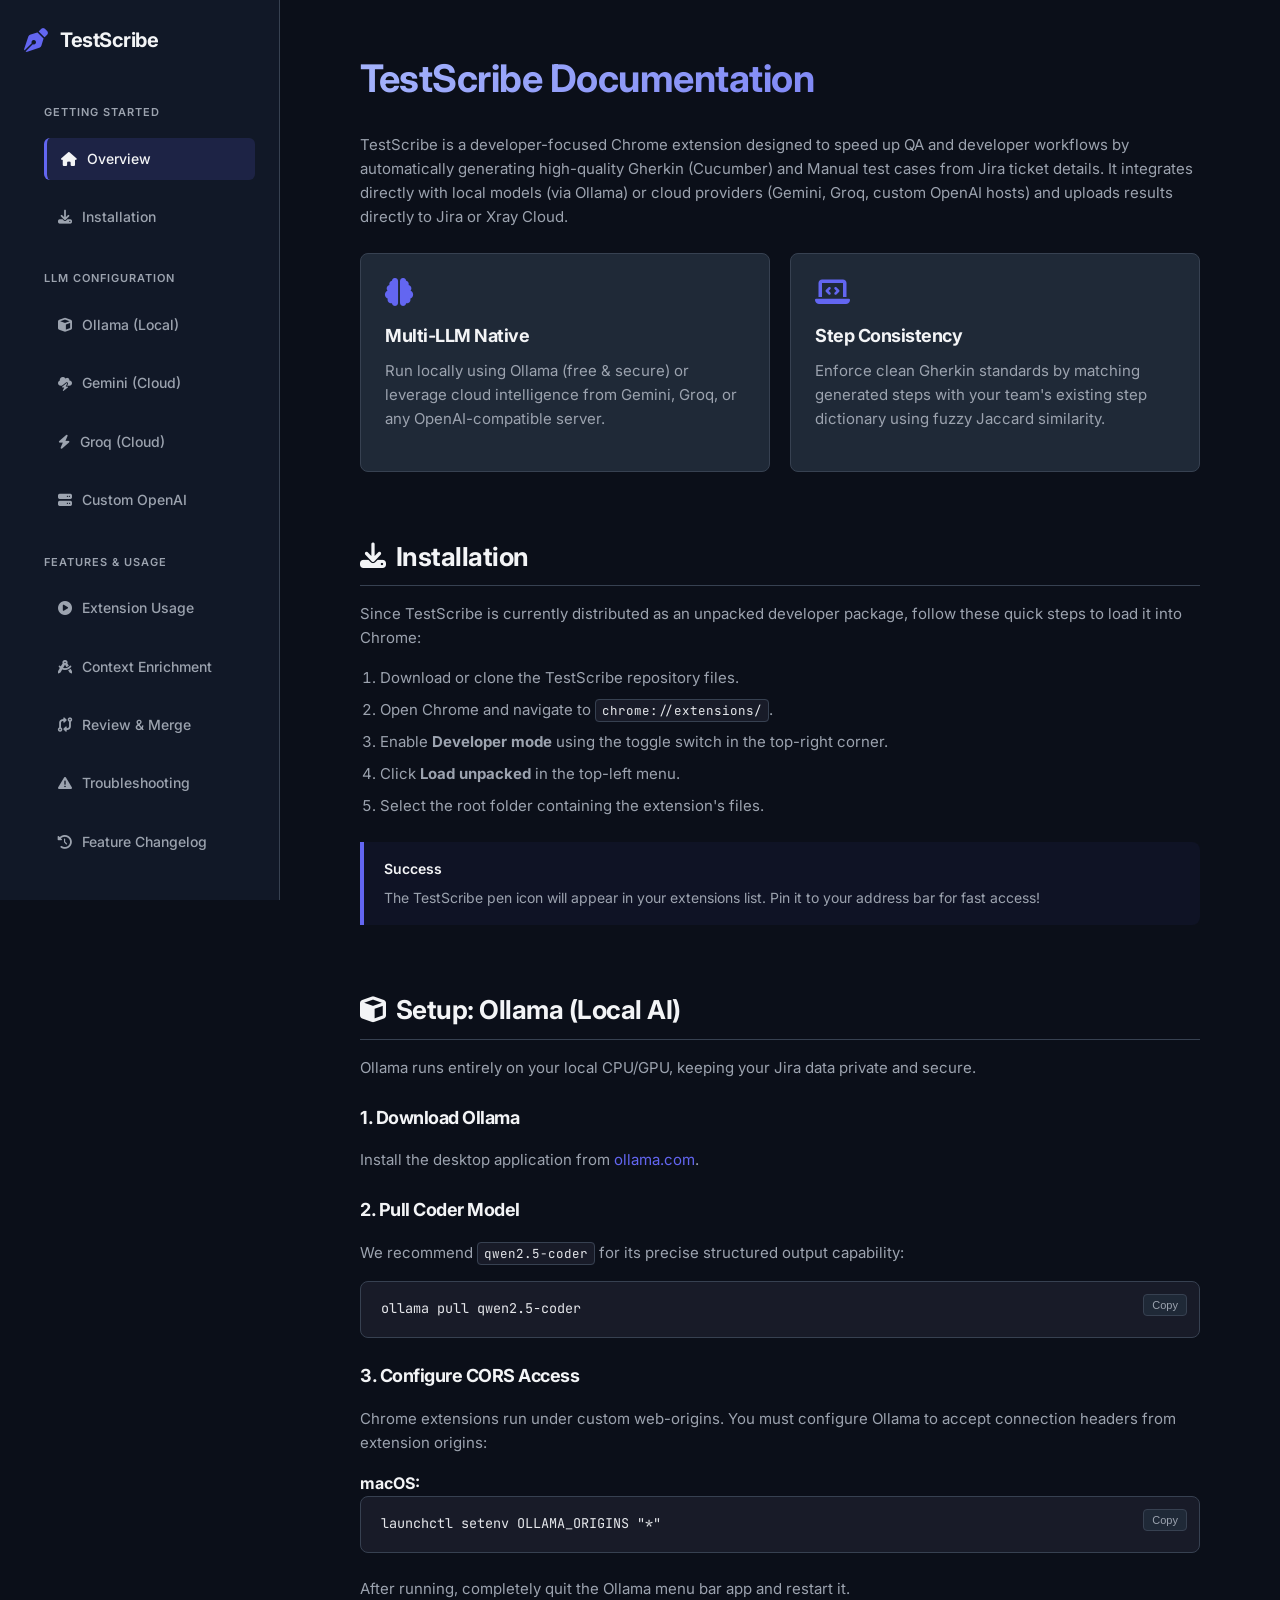
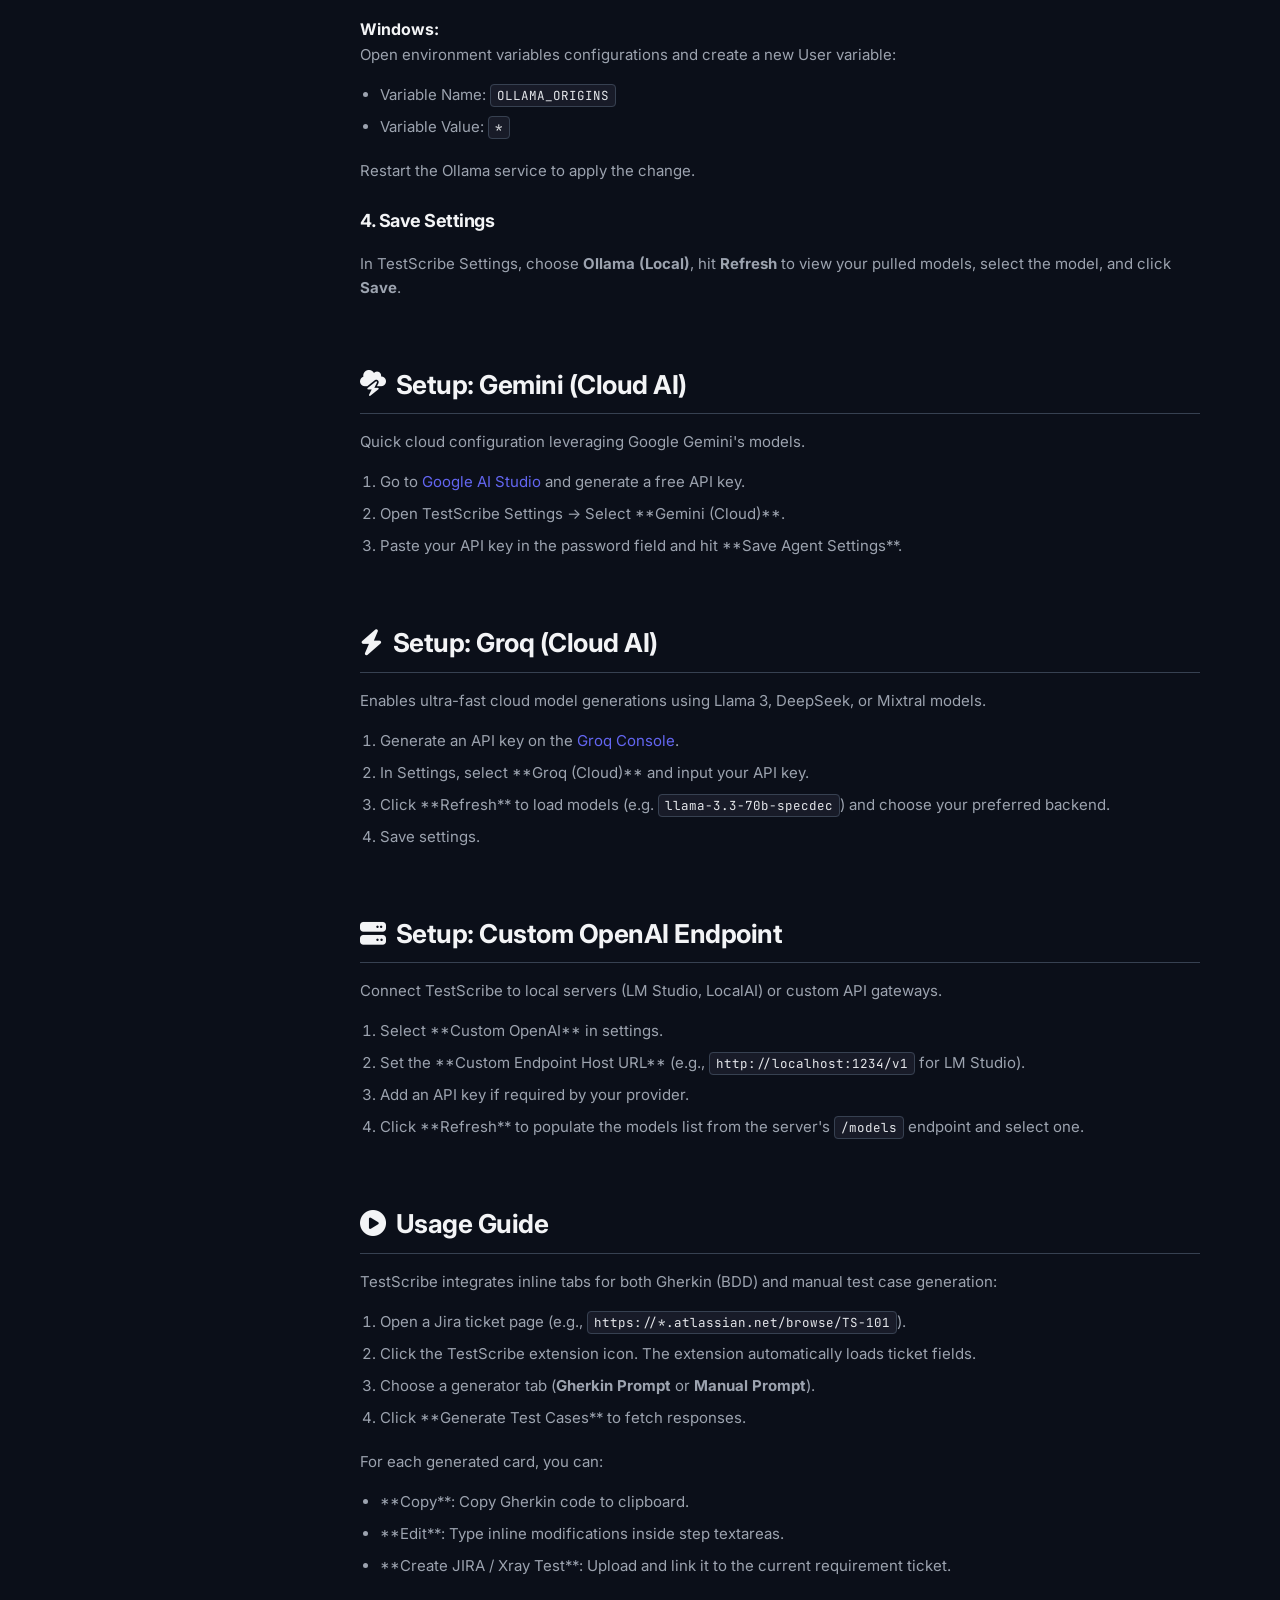
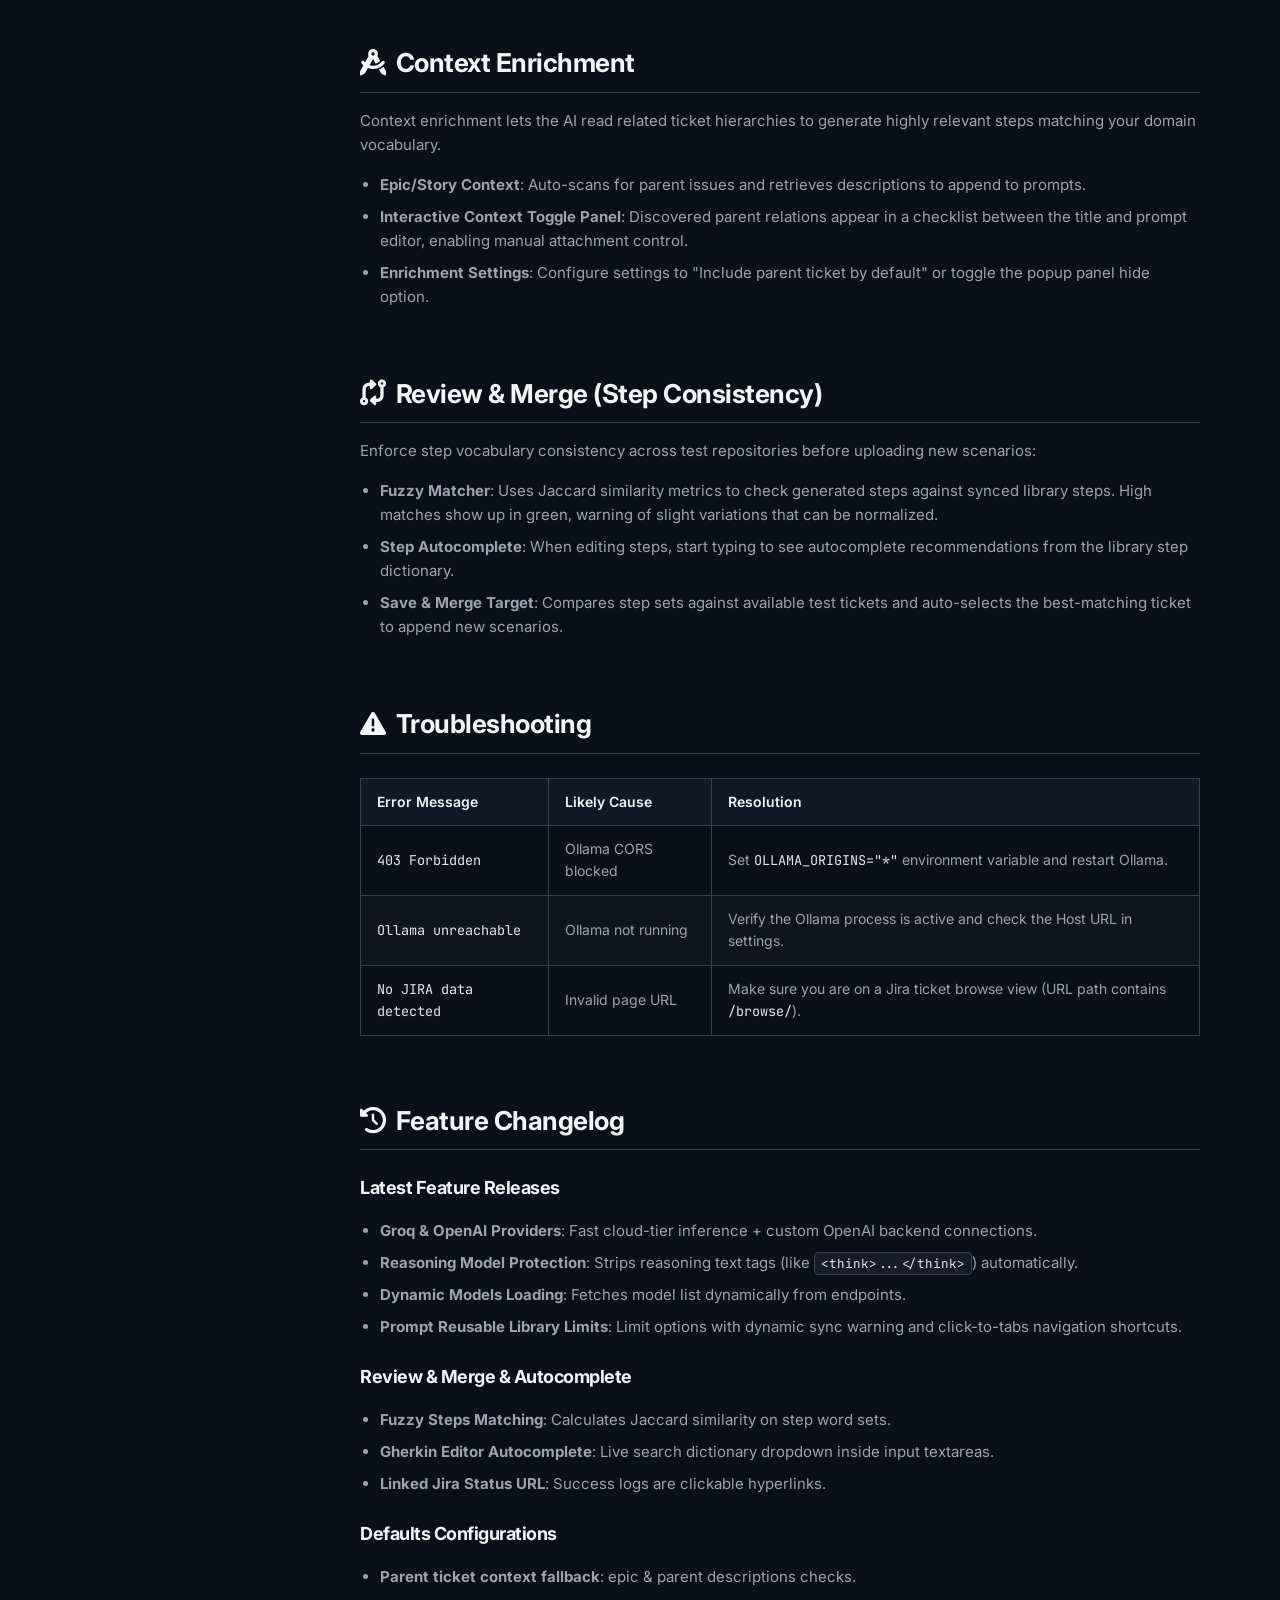
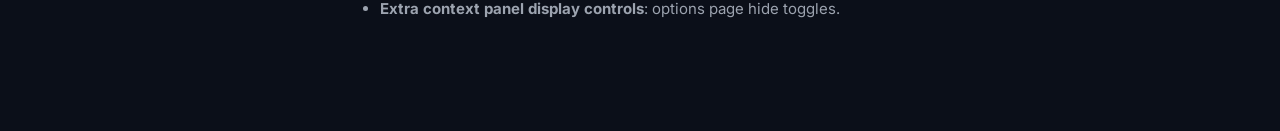
==== docs/index.html @ 2231b52b "Add Review & Merge dashboard, Xray Cucumber Steps scaner, editor suggestions, Groq and Custom OpenAI" ====
<!DOCTYPE html>
<html lang="en">
<head>
  <meta charset="UTF-8">
  <meta name="viewport" content="width=device-width, initial-scale=1.0">
  <title>TestScribe - AI Test Case Generator for Jira</title>
  <meta name="description" content="Official documentation for TestScribe, the Chrome Extension generating Gherkin & Manual test cases using local and cloud AI models.">
  
  <!-- Typography & Icons -->
  <link rel="preconnect" href="https://fonts.googleapis.com">
  <link rel="preconnect" href="https://fonts.gstatic.com" crossorigin>
  <link href="https://fonts.googleapis.com/css2?family=Inter:wght@300;400;500;600;700&family=JetBrains+Mono:wght@400;500&display=swap" rel="stylesheet">
  <link rel="stylesheet" href="https://cdnjs.cloudflare.com/ajax/libs/font-awesome/6.4.0/css/all.min.css">

  <style>
    :root {
      --bg-color: #0b0f19;
      --sidebar-bg: #111827;
      --card-bg: #1f2937;
      --text-color: #f3f4f6;
      --text-muted: #9ca3af;
      --primary-color: #6366f1;
      --primary-hover: #4f46e5;
      --accent-color: #10b981;
      --border-color: #374151;
      --code-bg: #181b28;
      --sidebar-width: 280px;
    }

    * {
      box-sizing: border-box;
      margin: 0;
      padding: 0;
    }

    html {
      scroll-behavior: smooth;
    }

    body {
      font-family: 'Inter', sans-serif;
      background-color: var(--bg-color);
      color: var(--text-color);
      line-height: 1.6;
      display: flex;
      min-height: 100vh;
    }

    /* Sidebar Navigation */
    aside {
      width: var(--sidebar-width);
      background-color: var(--sidebar-bg);
      border-right: 1px solid var(--border-color);
      position: fixed;
      top: 0;
      bottom: 0;
      left: 0;
      z-index: 100;
      display: flex;
      flex-direction: column;
      padding: 24px;
    }

    .brand {
      display: flex;
      align-items: center;
      gap: 12px;
      margin-bottom: 32px;
      text-decoration: none;
      color: var(--text-color);
    }

    .brand i {
      font-size: 24px;
      color: var(--primary-color);
    }

    .brand span {
      font-size: 20px;
      font-weight: 700;
      letter-spacing: -0.5px;
    }

    .nav-list {
      list-style: none;
      display: flex;
      flex-direction: column;
      gap: 8px;
      overflow-y: auto;
      flex-grow: 1;
    }

    .nav-section-title {
      font-size: 11px;
      text-transform: uppercase;
      letter-spacing: 1px;
      color: var(--text-muted);
      margin-top: 16px;
      margin-bottom: 8px;
      font-weight: 600;
    }

    .nav-item a {
      display: flex;
      align-items: center;
      gap: 10px;
      padding: 10px 14px;
      color: var(--text-muted);
      text-decoration: none;
      border-radius: 6px;
      font-size: 14px;
      font-weight: 500;
      transition: all 0.2s ease;
    }

    .nav-item a:hover, .nav-item.active a {
      color: var(--text-color);
      background-color: rgba(99, 102, 241, 0.15);
      border-left: 3px solid var(--primary-color);
    }

    /* Main Content */
    main {
      margin-left: var(--sidebar-width);
      flex-grow: 1;
      padding: 48px 80px;
      max-width: 1000px;
    }

    section {
      margin-bottom: 64px;
      scroll-margin-top: 48px;
    }

    h1, h2, h3 {
      font-weight: 700;
      letter-spacing: -0.5px;
      margin-bottom: 16px;
      color: var(--text-color);
    }

    h1 {
      font-size: 38px;
      margin-bottom: 24px;
      background: linear-gradient(135deg, #a5b4fc, #6366f1);
      -webkit-background-clip: text;
      -webkit-text-fill-color: transparent;
    }

    h2 {
      font-size: 26px;
      border-bottom: 1px solid var(--border-color);
      padding-bottom: 8px;
      margin-top: 32px;
      display: flex;
      align-items: center;
      gap: 10px;
    }

    h3 {
      font-size: 18px;
      margin-top: 24px;
    }

    p {
      margin-bottom: 16px;
      color: var(--text-muted);
      font-size: 15px;
    }

    a {
      color: var(--primary-color);
      text-decoration: none;
      transition: color 0.2s;
    }

    a:hover {
      color: var(--primary-hover);
      text-decoration: underline;
    }

    ul, ol {
      margin-bottom: 20px;
      margin-left: 20px;
      color: var(--text-muted);
      font-size: 15px;
    }

    li {
      margin-bottom: 8px;
    }

    /* Highlighting Blocks */
    .badge {
      display: inline-block;
      padding: 3px 8px;
      border-radius: 4px;
      font-size: 11px;
      font-weight: 600;
      background-color: var(--primary-color);
      color: #fff;
    }

    .badge.success {
      background-color: var(--accent-color);
    }

    .alert {
      background-color: rgba(99, 102, 241, 0.05);
      border-left: 4px solid var(--primary-color);
      padding: 16px 20px;
      border-radius: 0 8px 8px 0;
      margin: 24px 0;
    }

    .alert-title {
      font-weight: 600;
      color: var(--text-color);
      margin-bottom: 6px;
      font-size: 14px;
    }

    .alert-body {
      color: var(--text-muted);
      font-size: 14px;
    }

    /* Grid layouts */
    .feature-grid {
      display: grid;
      grid-template-columns: 1fr 1fr;
      gap: 20px;
      margin-top: 24px;
    }

    .feature-card {
      background-color: var(--card-bg);
      border: 1px solid var(--border-color);
      border-radius: 8px;
      padding: 24px;
      transition: transform 0.2s ease, border-color 0.2s ease;
    }

    .feature-card:hover {
      transform: translateY(-4px);
      border-color: var(--primary-color);
    }

    .feature-card i {
      font-size: 28px;
      color: var(--primary-color);
      margin-bottom: 16px;
    }

    .feature-card h3 {
      margin-top: 0;
      margin-bottom: 8px;
    }

    /* Code blocks */
    pre {
      background-color: var(--code-bg);
      border: 1px solid var(--border-color);
      border-radius: 8px;
      padding: 16px 20px;
      overflow-x: auto;
      margin-bottom: 24px;
      position: relative;
    }

    code {
      font-family: 'JetBrains Mono', monospace;
      font-size: 13.5px;
      color: #e5e7eb;
    }

    p code, li code {
      background-color: var(--code-bg);
      border: 1px solid var(--border-color);
      border-radius: 4px;
      padding: 2px 6px;
      font-size: 12.5px;
    }

    .copy-btn {
      position: absolute;
      top: 12px;
      right: 12px;
      background-color: var(--card-bg);
      border: 1px solid var(--border-color);
      color: var(--text-muted);
      padding: 4px 8px;
      border-radius: 4px;
      font-size: 11px;
      cursor: pointer;
      transition: all 0.2s;
    }

    .copy-btn:hover {
      color: var(--text-color);
      border-color: var(--text-muted);
    }

    /* Tables */
    table {
      width: 100%;
      border-collapse: collapse;
      margin: 24px 0;
    }

    th, td {
      border: 1px solid var(--border-color);
      padding: 12px 16px;
      text-align: left;
      font-size: 14px;
    }

    th {
      background-color: var(--sidebar-bg);
      color: var(--text-color);
      font-weight: 600;
    }

    td {
      color: var(--text-muted);
    }

    tr:nth-child(even) {
      background-color: rgba(255, 255, 255, 0.02);
    }

    @media (max-width: 768px) {
      body {
        flex-direction: column;
      }
      aside {
        width: 100%;
        position: relative;
        border-right: none;
        border-bottom: 1px solid var(--border-color);
        padding: 20px;
      }
      main {
        margin-left: 0;
        padding: 24px;
      }
      .feature-grid {
        grid-template-columns: 1fr;
      }
    }
  </style>
</head>
<body>

  <aside>
    <a href="#" class="brand">
      <i class="fa-solid fa-pen-nib"></i>
      <span>TestScribe</span>
    </a>
    <ul class="nav-list">
      <li class="nav-section-title">Getting Started</li>
      <li class="nav-item active"><a href="#overview"><i class="fa-solid fa-house"></i> Overview</a></li>
      <li class="nav-item"><a href="#installation"><i class="fa-solid fa-download"></i> Installation</a></li>
      
      <li class="nav-section-title">LLM Configuration</li>
      <li class="nav-item"><a href="#setup-ollama"><i class="fa-solid fa-cube"></i> Ollama (Local)</a></li>
      <li class="nav-item"><a href="#setup-gemini"><i class="fa-solid fa-cloud-bolt"></i> Gemini (Cloud)</a></li>
      <li class="nav-item"><a href="#setup-groq"><i class="fa-solid fa-bolt"></i> Groq (Cloud)</a></li>
      <li class="nav-item"><a href="#setup-openai"><i class="fa-solid fa-server"></i> Custom OpenAI</a></li>
      
      <li class="nav-section-title">Features & Usage</li>
      <li class="nav-item"><a href="#usage"><i class="fa-solid fa-circle-play"></i> Extension Usage</a></li>
      <li class="nav-item"><a href="#context-enrichment"><i class="fa-solid fa-compass-drafting"></i> Context Enrichment</a></li>
      <li class="nav-item"><a href="#step-consistency"><i class="fa-solid fa-code-compare"></i> Review & Merge</a></li>
      <li class="nav-item"><a href="#troubleshooting"><i class="fa-solid fa-triangle-exclamation"></i> Troubleshooting</a></li>
      <li class="nav-item"><a href="#changelog"><i class="fa-solid fa-history"></i> Feature Changelog</a></li>
    </ul>
  </aside>

  <main>
    <section id="overview">
      <h1>TestScribe Documentation</h1>
      <p>TestScribe is a developer-focused Chrome extension designed to speed up QA and developer workflows by automatically generating high-quality Gherkin (Cucumber) and Manual test cases from Jira ticket details. It integrates directly with local models (via Ollama) or cloud providers (Gemini, Groq, custom OpenAI hosts) and uploads results directly to Jira or Xray Cloud.</p>

      <div class="feature-grid">
        <div class="feature-card">
          <i class="fa-solid fa-brain"></i>
          <h3>Multi-LLM Native</h3>
          <p>Run locally using Ollama (free & secure) or leverage cloud intelligence from Gemini, Groq, or any OpenAI-compatible server.</p>
        </div>
        <div class="feature-card">
          <i class="fa-solid fa-laptop-code"></i>
          <h3>Step Consistency</h3>
          <p>Enforce clean Gherkin standards by matching generated steps with your team's existing step dictionary using fuzzy Jaccard similarity.</p>
        </div>
      </div>
    </section>

    <section id="installation">
      <h2><i class="fa-solid fa-download"></i> Installation</h2>
      <p>Since TestScribe is currently distributed as an unpacked developer package, follow these quick steps to load it into Chrome:</p>
      <ol>
        <li>Download or clone the TestScribe repository files.</li>
        <li>Open Chrome and navigate to <code>chrome://extensions/</code>.</li>
        <li>Enable <strong>Developer mode</strong> using the toggle switch in the top-right corner.</li>
        <li>Click <strong>Load unpacked</strong> in the top-left menu.</li>
        <li>Select the root folder containing the extension's files.</li>
      </ol>
      <div class="alert">
        <div class="alert-title">Success</div>
        <div class="alert-body">The TestScribe pen icon will appear in your extensions list. Pin it to your address bar for fast access!</div>
      </div>
    </section>

    <section id="setup-ollama">
      <h2><i class="fa-solid fa-cube"></i> Setup: Ollama (Local AI)</h2>
      <p>Ollama runs entirely on your local CPU/GPU, keeping your Jira data private and secure.</p>
      
      <h3>1. Download Ollama</h3>
      <p>Install the desktop application from <a href="https://ollama.com" target="_blank">ollama.com</a>.</p>
      
      <h3>2. Pull Coder Model</h3>
      <p>We recommend <code>qwen2.5-coder</code> for its precise structured output capability:</p>
      <pre><code>ollama pull qwen2.5-coder</code><button class="copy-btn" onclick="copyCode(this)">Copy</button></pre>

      <h3>3. Configure CORS Access</h3>
      <p>Chrome extensions run under custom web-origins. You must configure Ollama to accept connection headers from extension origins:</p>
      
      <strong>macOS:</strong>
      <pre><code>launchctl setenv OLLAMA_ORIGINS "*"</code><button class="copy-btn" onclick="copyCode(this)">Copy</button></pre>
      <p>After running, completely quit the Ollama menu bar app and restart it.</p>

      <strong>Windows:</strong>
      <p>Open environment variables configurations and create a new User variable:</p>
      <ul>
        <li>Variable Name: <code>OLLAMA_ORIGINS</code></li>
        <li>Variable Value: <code>*</code></li>
      </ul>
      <p>Restart the Ollama service to apply the change.</p>

      <h3>4. Save Settings</h3>
      <p>In TestScribe Settings, choose <strong>Ollama (Local)</strong>, hit <strong>Refresh</strong> to view your pulled models, select the model, and click <strong>Save</strong>.</p>
    </section>

    <section id="setup-gemini">
      <h2><i class="fa-solid fa-cloud-bolt"></i> Setup: Gemini (Cloud AI)</h2>
      <p>Quick cloud configuration leveraging Google Gemini's models.</p>
      <ol>
        <li>Go to <a href="https://aistudio.google.com/app/apikey" target="_blank">Google AI Studio</a> and generate a free API key.</li>
        <li>Open TestScribe Settings → Select **Gemini (Cloud)**.</li>
        <li>Paste your API key in the password field and hit **Save Agent Settings**.</li>
      </ol>
    </section>

    <section id="setup-groq">
      <h2><i class="fa-solid fa-bolt"></i> Setup: Groq (Cloud AI)</h2>
      <p>Enables ultra-fast cloud model generations using Llama 3, DeepSeek, or Mixtral models.</p>
      <ol>
        <li>Generate an API key on the <a href="https://console.groq.com/keys" target="_blank">Groq Console</a>.</li>
        <li>In Settings, select **Groq (Cloud)** and input your API key.</li>
        <li>Click **Refresh** to load models (e.g. <code>llama-3.3-70b-specdec</code>) and choose your preferred backend.</li>
        <li>Save settings.</li>
      </ol>
    </section>

    <section id="setup-openai">
      <h2><i class="fa-solid fa-server"></i> Setup: Custom OpenAI Endpoint</h2>
      <p>Connect TestScribe to local servers (LM Studio, LocalAI) or custom API gateways.</p>
      <ol>
        <li>Select **Custom OpenAI** in settings.</li>
        <li>Set the **Custom Endpoint Host URL** (e.g., <code>http://localhost:1234/v1</code> for LM Studio).</li>
        <li>Add an API key if required by your provider.</li>
        <li>Click **Refresh** to populate the models list from the server's <code>/models</code> endpoint and select one.</li>
      </ol>
    </section>

    <section id="usage">
      <h2><i class="fa-solid fa-circle-play"></i> Usage Guide</h2>
      <p>TestScribe integrates inline tabs for both Gherkin (BDD) and manual test case generation:</p>
      <ol>
        <li>Open a Jira ticket page (e.g., <code>https://*.atlassian.net/browse/TS-101</code>).</li>
        <li>Click the TestScribe extension icon. The extension automatically loads ticket fields.</li>
        <li>Choose a generator tab (<strong>Gherkin Prompt</strong> or <strong>Manual Prompt</strong>).</li>
        <li>Click **Generate Test Cases** to fetch responses.</li>
      </ol>
      <p>For each generated card, you can:</p>
      <ul>
        <li>**Copy**: Copy Gherkin code to clipboard.</li>
        <li>**Edit**: Type inline modifications inside step textareas.</li>
        <li>**Create JIRA / Xray Test**: Upload and link it to the current requirement ticket.</li>
      </ul>
    </section>

    <section id="context-enrichment">
      <h2><i class="fa-solid fa-compass-drafting"></i> Context Enrichment</h2>
      <p>Context enrichment lets the AI read related ticket hierarchies to generate highly relevant steps matching your domain vocabulary.</p>
      <ul>
        <li><strong>Epic/Story Context</strong>: Auto-scans for parent issues and retrieves descriptions to append to prompts.</li>
        <li><strong>Interactive Context Toggle Panel</strong>: Discovered parent relations appear in a checklist between the title and prompt editor, enabling manual attachment control.</li>
        <li><strong>Enrichment Settings</strong>: Configure settings to "Include parent ticket by default" or toggle the popup panel hide option.</li>
      </ul>
    </section>

    <section id="step-consistency">
      <h2><i class="fa-solid fa-code-compare"></i> Review & Merge (Step Consistency)</h2>
      <p>Enforce step vocabulary consistency across test repositories before uploading new scenarios:</p>
      <ul>
        <li><strong>Fuzzy Matcher</strong>: Uses Jaccard similarity metrics to check generated steps against synced library steps. High matches show up in green, warning of slight variations that can be normalized.</li>
        <li><strong>Step Autocomplete</strong>: When editing steps, start typing to see autocomplete recommendations from the library step dictionary.</li>
        <li><strong>Save & Merge Target</strong>: Compares step sets against available test tickets and auto-selects the best-matching ticket to append new scenarios.</li>
      </ul>
    </section>

    <section id="troubleshooting">
      <h2><i class="fa-solid fa-triangle-exclamation"></i> Troubleshooting</h2>
      <table>
        <thead>
          <tr>
            <th>Error Message</th>
            <th>Likely Cause</th>
            <th>Resolution</th>
          </tr>
        </thead>
        <tbody>
          <tr>
            <td><code>403 Forbidden</code></td>
            <td>Ollama CORS blocked</td>
            <td>Set <code>OLLAMA_ORIGINS="*"</code> environment variable and restart Ollama.</td>
          </tr>
          <tr>
            <td><code>Ollama unreachable</code></td>
            <td>Ollama not running</td>
            <td>Verify the Ollama process is active and check the Host URL in settings.</td>
          </tr>
          <tr>
            <td><code>No JIRA data detected</code></td>
            <td>Invalid page URL</td>
            <td>Make sure you are on a Jira ticket browse view (URL path contains <code>/browse/</code>).</td>
          </tr>
        </tbody>
      </table>
    </section>

    <section id="changelog">
      <h2><i class="fa-solid fa-history"></i> Feature Changelog</h2>
      
      <h3>Latest Feature Releases</h3>
      <ul>
        <li><strong>Groq & OpenAI Providers</strong>: Fast cloud-tier inference + custom OpenAI backend connections.</li>
        <li><strong>Reasoning Model Protection</strong>: Strips reasoning text tags (like <code>&lt;think&gt;...&lt;/think&gt;</code>) automatically.</li>
        <li><strong>Dynamic Models Loading</strong>: Fetches model list dynamically from endpoints.</li>
        <li><strong>Prompt Reusable Library Limits</strong>: Limit options with dynamic sync warning and click-to-tabs navigation shortcuts.</li>
      </ul>

      <h3>Review & Merge & Autocomplete</h3>
      <ul>
        <li><strong>Fuzzy Steps Matching</strong>: Calculates Jaccard similarity on step word sets.</li>
        <li><strong>Gherkin Editor Autocomplete</strong>: Live search dictionary dropdown inside input textareas.</li>
        <li><strong>Linked Jira Status URL</strong>: Success logs are clickable hyperlinks.</li>
      </ul>

      <h3>Defaults Configurations</h3>
      <ul>
        <li><strong>Parent ticket context fallback</strong>: epic & parent descriptions checks.</li>
        <li><strong>Extra context panel display controls</strong>: options page hide toggles.</li>
      </ul>
    </section>
  </main>

  <script>
    // Copy button helper
    function copyCode(btn) {
      const code = btn.previousElementSibling.textContent;
      navigator.clipboard.writeText(code).then(() => {
        const originalText = btn.textContent;
        btn.textContent = "Copied!";
        setTimeout(() => {
          btn.textContent = originalText;
        }, 2000);
      });
    }

    // Scroll active nav indicator helper
    window.addEventListener('scroll', () => {
      const sections = document.querySelectorAll('section');
      const navItems = document.querySelectorAll('.nav-item');
      let currentSectionId = 'overview';

      sections.forEach(section => {
        const top = section.offsetTop;
        const height = section.offsetHeight;
        if (window.scrollY >= top - 150) {
          currentSectionId = section.getAttribute('id');
        }
      });

      navItems.forEach(item => {
        item.classList.remove('active');
        const link = item.querySelector('a');
        if (link && link.getAttribute('href') === `#${currentSectionId}`) {
          item.classList.add('active');
        }
      });
    });
  </script>
</body>
</html>
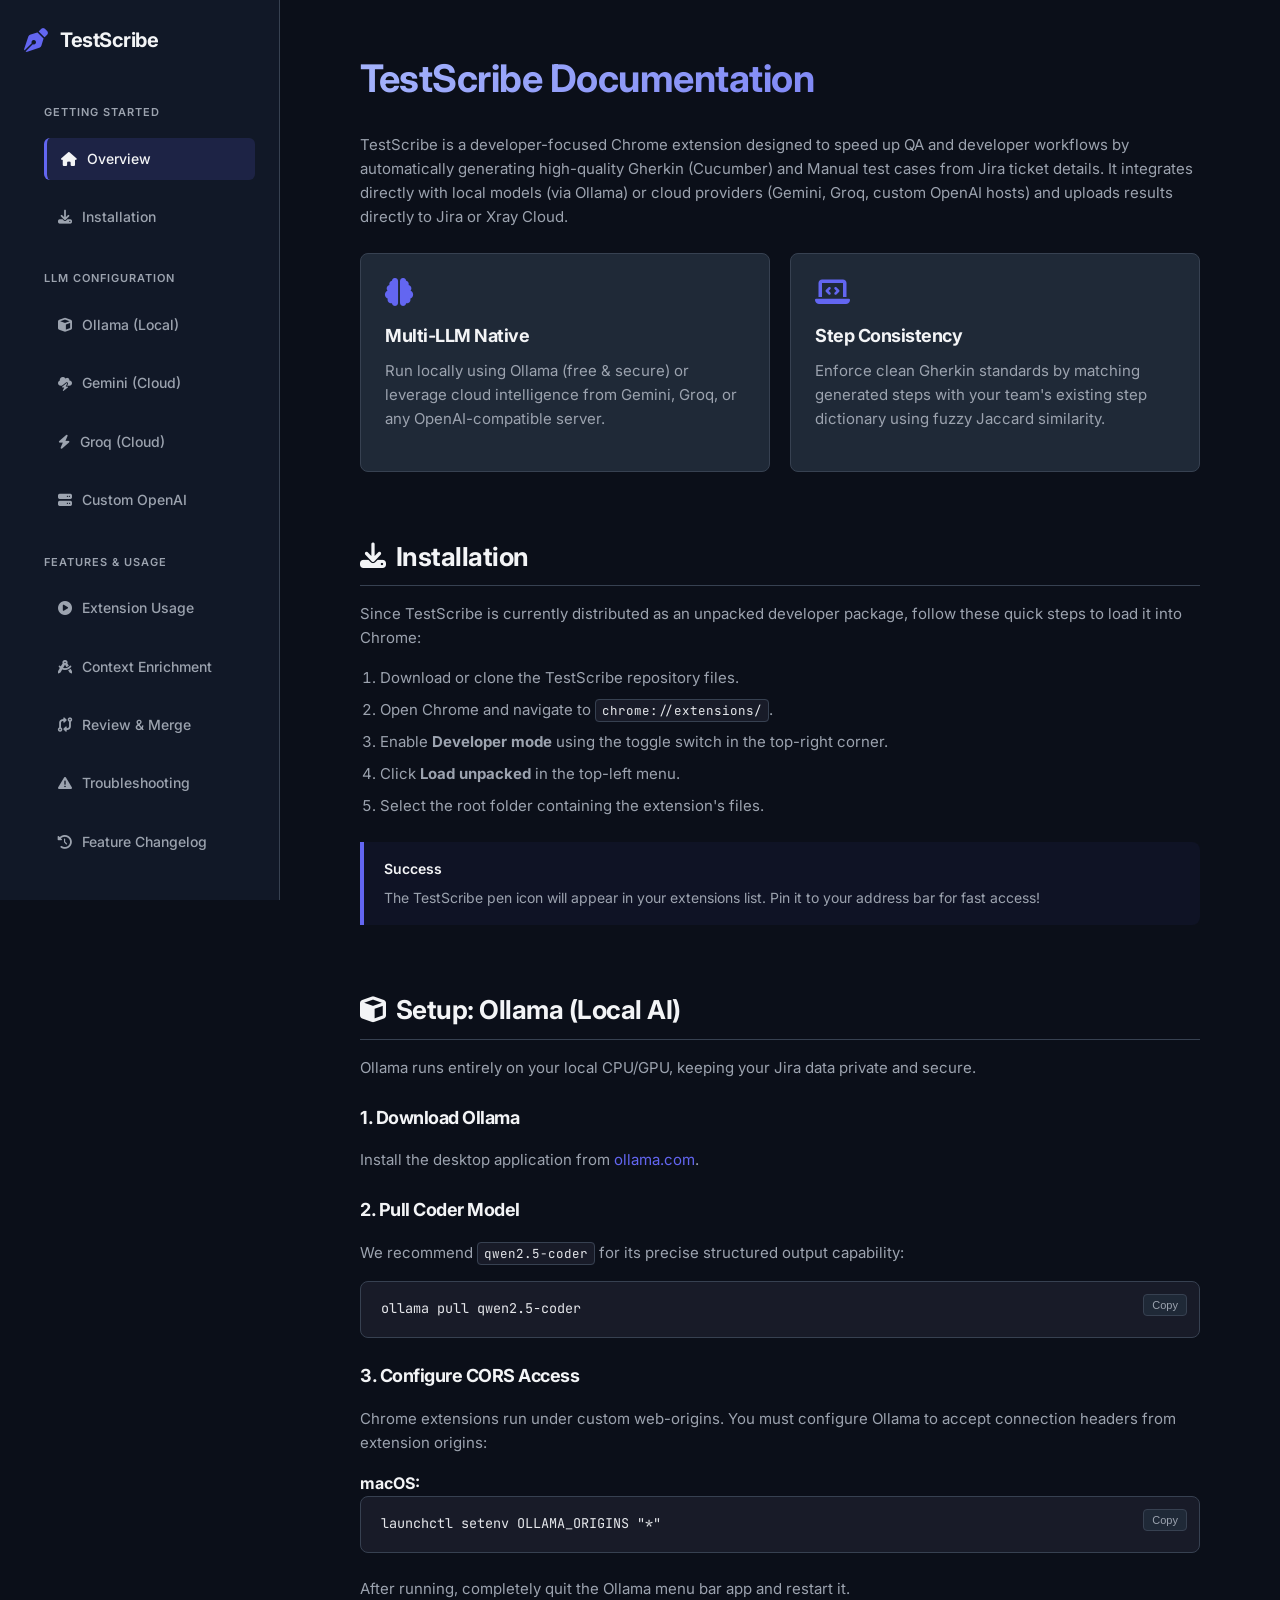
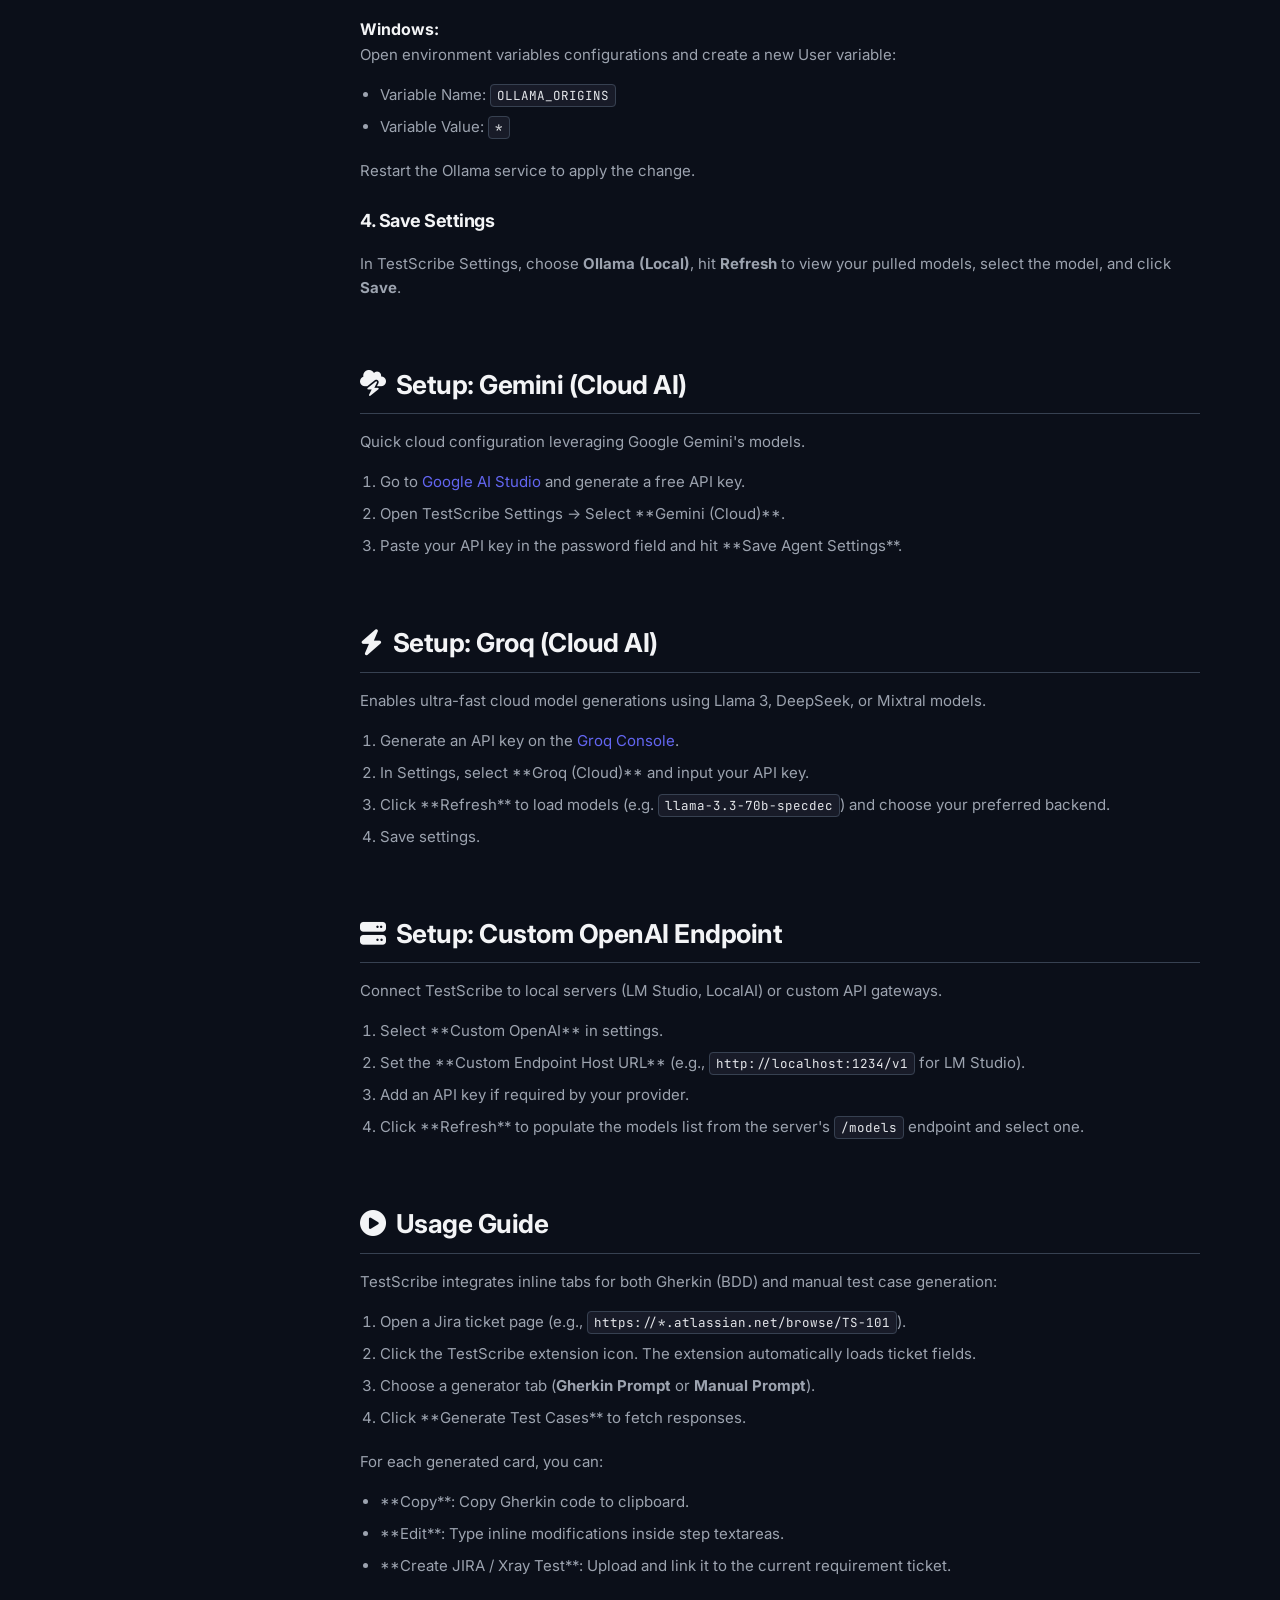
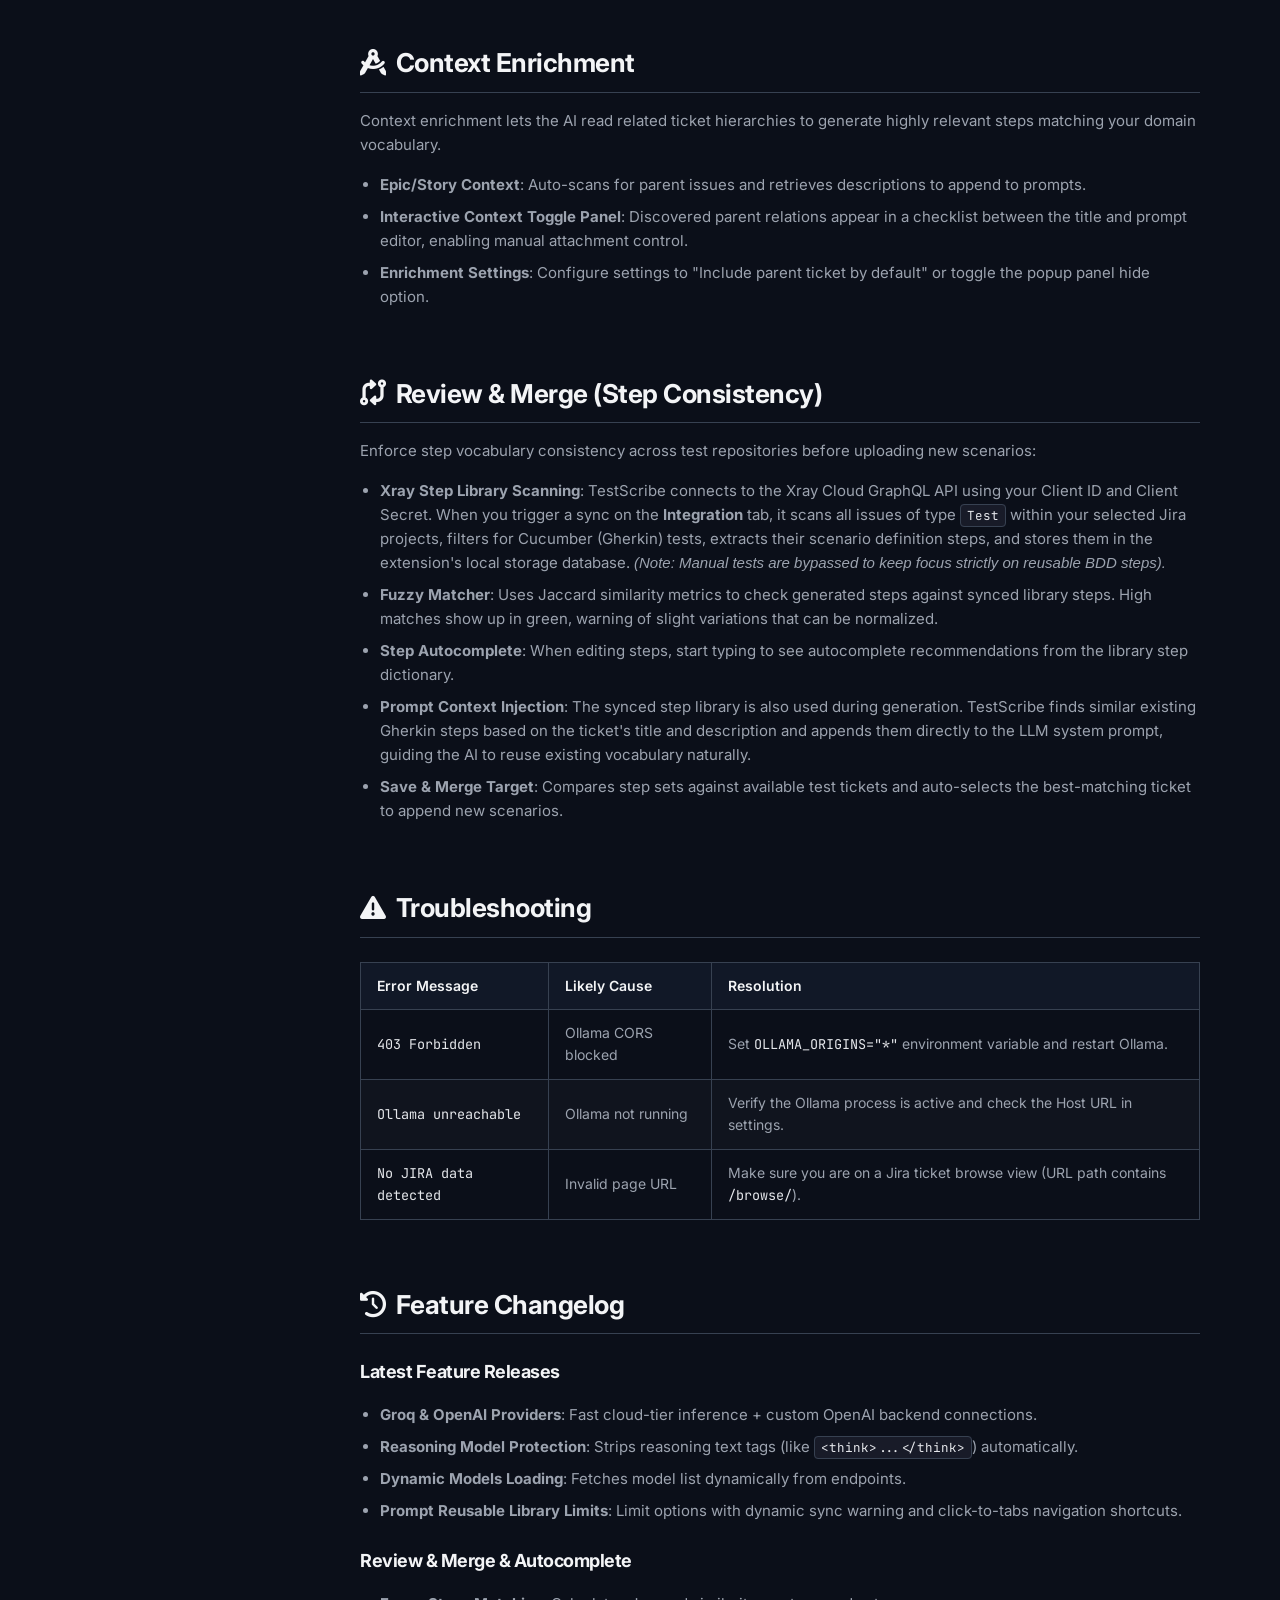
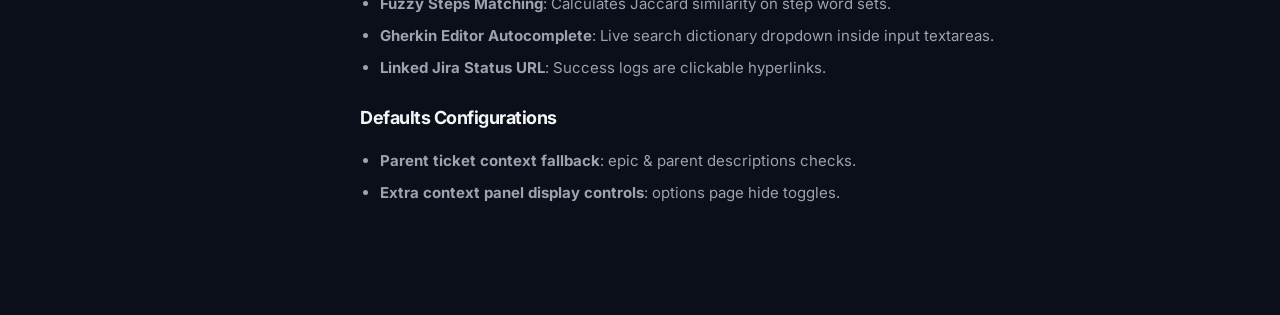
==== commit e980532a: "Update documentation" ====
--- a/docs/index.html
+++ b/docs/index.html
@@ -505,8 +505,10 @@
       <h2><i class="fa-solid fa-code-compare"></i> Review & Merge (Step Consistency)</h2>
       <p>Enforce step vocabulary consistency across test repositories before uploading new scenarios:</p>
       <ul>
+        <li><strong>Xray Step Library Scanning</strong>: TestScribe connects to the Xray Cloud GraphQL API using your Client ID and Client Secret. When you trigger a sync on the <strong>Integration</strong> tab, it scans all issues of type <code>Test</code> within your selected Jira projects, filters for Cucumber (Gherkin) tests, extracts their scenario definition steps, and stores them in the extension's local storage database. <em>(Note: Manual tests are bypassed to keep focus strictly on reusable BDD steps).</em></li>
         <li><strong>Fuzzy Matcher</strong>: Uses Jaccard similarity metrics to check generated steps against synced library steps. High matches show up in green, warning of slight variations that can be normalized.</li>
         <li><strong>Step Autocomplete</strong>: When editing steps, start typing to see autocomplete recommendations from the library step dictionary.</li>
+        <li><strong>Prompt Context Injection</strong>: The synced step library is also used during generation. TestScribe finds similar existing Gherkin steps based on the ticket's title and description and appends them directly to the LLM system prompt, guiding the AI to reuse existing vocabulary naturally.</li>
         <li><strong>Save & Merge Target</strong>: Compares step sets against available test tickets and auto-selects the best-matching ticket to append new scenarios.</li>
       </ul>
     </section>
